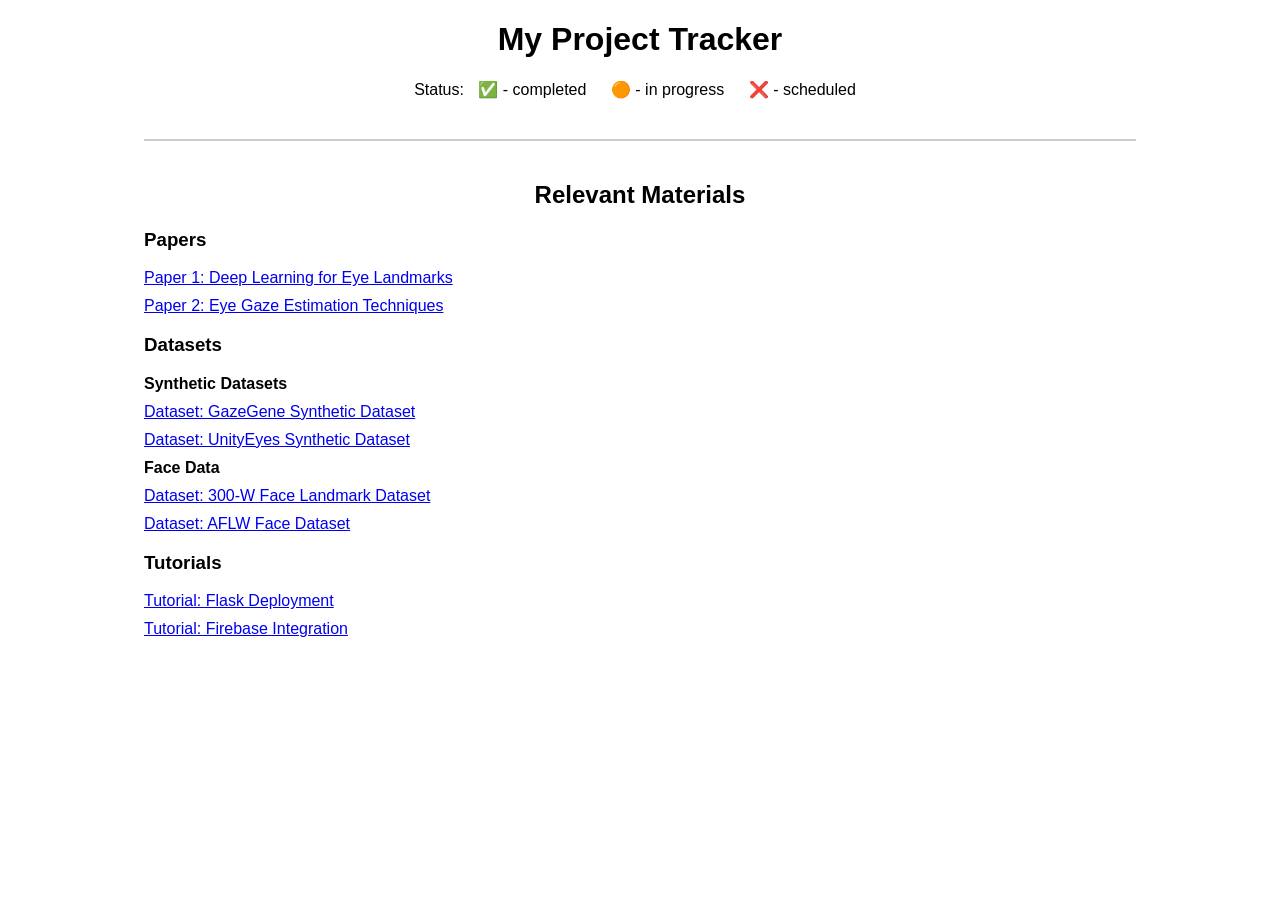
==== index.html @ a96f4835 "update backend" ====
<!DOCTYPE html>
<html lang="en">
<head>
  <meta charset="UTF-8" />
  <meta name="viewport" content="width=device-width, initial-scale=1.0" />
  <title>Project Tracker</title>
  <style>
    /* Your existing CSS remains unchanged */
    body { font-family: Arial, sans-serif; margin: 20px; }
    h1, h2 { text-align: center; }
    .project { margin: 30px auto; width: 80%; border: 1px solid #ccc; border-radius: 8px; padding: 10px; }
    .task-input-section { text-align: center; margin: 10px 0; }
    input[type="text"] { width: 30%; padding: 5px; margin-right: 10px; }
    button { padding: 5px 10px; margin: 2px; cursor: pointer; }
    ul { list-style-type: none; padding-left: 0; }
    li { margin: 10px 0; }
    .status-legend { text-align: center; margin: 20px 0; }
    .status-legend span { margin: 0 10px; }
    #materials { width: 80%; margin: 40px auto; border-top: 2px solid #ccc; padding-top: 20px; }
    .note { display: block; margin-top: 5px; font-size: 0.95em; color: #333; }
    .note-input { width: 60%; margin-top: 5px; }
  </style>
</head>
<body>
  <h1>My Project Tracker</h1>

  <div class="status-legend">
    Status:
    <span>✅ - completed</span>
    <span>🟠 - in progress</span>
    <span>❌ - scheduled</span>
  </div>

  <!-- Projects container -->
  <div id="projects"></div>

<!-- Relevant Materials Section -->
<div id="materials">
  <h2>Relevant Materials</h2>

  <!-- Papers subsection -->
  <h3>Papers</h3>
  <ul>
    <li><a href="https://example.com/paper1" target="_blank">Paper 1: Deep Learning for Eye Landmarks</a></li>
    <li><a href="https://example.com/paper2" target="_blank">Paper 2: Eye Gaze Estimation Techniques</a></li>
  </ul>

  <!-- Datasets subsection -->
  <h3>Datasets</h3>
  <ul>
    <!-- Synthetic Datasets subsection -->
    <li><strong>Synthetic Datasets</strong>
      <ul>
        <li><a href="https://example.com/dataset1" target="_blank">Dataset: GazeGene Synthetic Dataset</a></li>
        <li><a href="https://example.com/dataset2" target="_blank">Dataset: UnityEyes Synthetic Dataset</a></li>
      </ul>
    </li>

    <!-- Face Data subsection -->
    <li><strong>Face Data</strong>
      <ul>
        <li><a href="https://example.com/facedata1" target="_blank">Dataset: 300-W Face Landmark Dataset</a></li>
        <li><a href="https://example.com/facedata2" target="_blank">Dataset: AFLW Face Dataset</a></li>
      </ul>
    </li>
  </ul>

  <!-- Tutorials subsection -->
  <h3>Tutorials</h3>
  <ul>
    <li><a href="https://example.com/tutorial1" target="_blank">Tutorial: Flask Deployment</a></li>
    <li><a href="https://example.com/tutorial2" target="_blank">Tutorial: Firebase Integration</a></li>
  </ul>
</div>


  <script>
    const API_URL = 'https://tracker-backend-awal.onrender.com'; 
    const projectsContainer = document.getElementById("projects");

    const projectList = [
      "Literature Review",
      "Baseline Implementation",
      "Custom Dataset Preparation",
      "Final Model Training & Evaluation",
      "Method Improvement"
    ];

    function statusSymbol(status) {
      switch (status) {
        case "completed": return "✅";
        case "in progress": return "🟠";
        case "scheduled": return "❌";
        default: return "";
      }
    }

    async function loadTasks() {
      const response = await fetch(`${API_URL}/tasks`);
      const tasks = await response.json();

      const data = {};
      projectList.forEach(p => data[p] = []); // initialize all projects

      tasks.forEach(task => {
        if (!data[task.project]) data[task.project] = [];
        data[task.project].push(task);
      });

      render(data);
    }

    function render(data) {
      projectsContainer.innerHTML = "";
      for (let project of projectList) {
        const projectDiv = document.createElement("div");
        projectDiv.className = "project";

        const h2 = document.createElement("h2");
        h2.textContent = project;
        projectDiv.appendChild(h2);

        const inputSection = document.createElement("div");
        inputSection.className = "task-input-section";
        inputSection.innerHTML = `
          <input type="text" id="input-${project}" placeholder="Add task to ${project}">
          <input type="text" id="note-${project}" placeholder="Add note (optional)">
          <button onclick="addTask('${project}')">Add Task</button>
        `;
        projectDiv.appendChild(inputSection);

        const ul = document.createElement("ul");
        (data[project] || []).forEach(task => {
          const li = document.createElement("li");
          li.innerHTML = `
            ${statusSymbol(task.status)} <strong>${task.name}</strong>
            <span class="note">Note: ${task.note || ''}</span>
            <input type="text" class="note-input" placeholder="Edit note" value="${task.note || ''}" onchange="editNote(${task.id}, this.value, '${task.status}')">
            <br>
            <button onclick="deleteTask(${task.id})">Delete</button>
            <button onclick="updateStatus(${task.id}, '${task.status}', '${task.note}')">Update Status</button>
          `;
          ul.appendChild(li);
        });

        projectDiv.appendChild(ul);
        projectsContainer.appendChild(projectDiv);
      }
    }

    async function addTask(project) {
      const taskInput = document.getElementById(`input-${project}`);
      const noteInput = document.getElementById(`note-${project}`);
      const taskName = taskInput.value.trim();
      const note = noteInput.value.trim();

      if (taskName) {
        await fetch(`${API_URL}/tasks`, {
          method: 'POST',
          headers: { 'Content-Type': 'application/json' },
          body: JSON.stringify({
            project: project,
            name: taskName,
            status: "scheduled",
            note: note
          })
        });
        taskInput.value = "";
        noteInput.value = "";
        loadTasks();
      }
    }

    async function deleteTask(task_id) {
      await fetch(`${API_URL}/tasks/${task_id}`, { method: 'DELETE' });
      loadTasks();
    }

    async function updateStatus(task_id, currentStatus, note) {
      const statuses = ["scheduled", "in progress", "completed"];
      const nextStatus = statuses[(statuses.indexOf(currentStatus) + 1) % statuses.length];

      await fetch(`${API_URL}/tasks/${task_id}`, {
        method: 'PUT',
        headers: { 'Content-Type': 'application/json' },
        body: JSON.stringify({ status: nextStatus, note: note })
      });
      loadTasks();
    }

    async function editNote(task_id, newNote, currentStatus) {
      await fetch(`${API_URL}/tasks/${task_id}`, {
        method: 'PUT',
        headers: { 'Content-Type': 'application/json' },
        body: JSON.stringify({ status: currentStatus, note: newNote })
      });
      loadTasks();
    }

    loadTasks();
  </script>
</body>
</html>
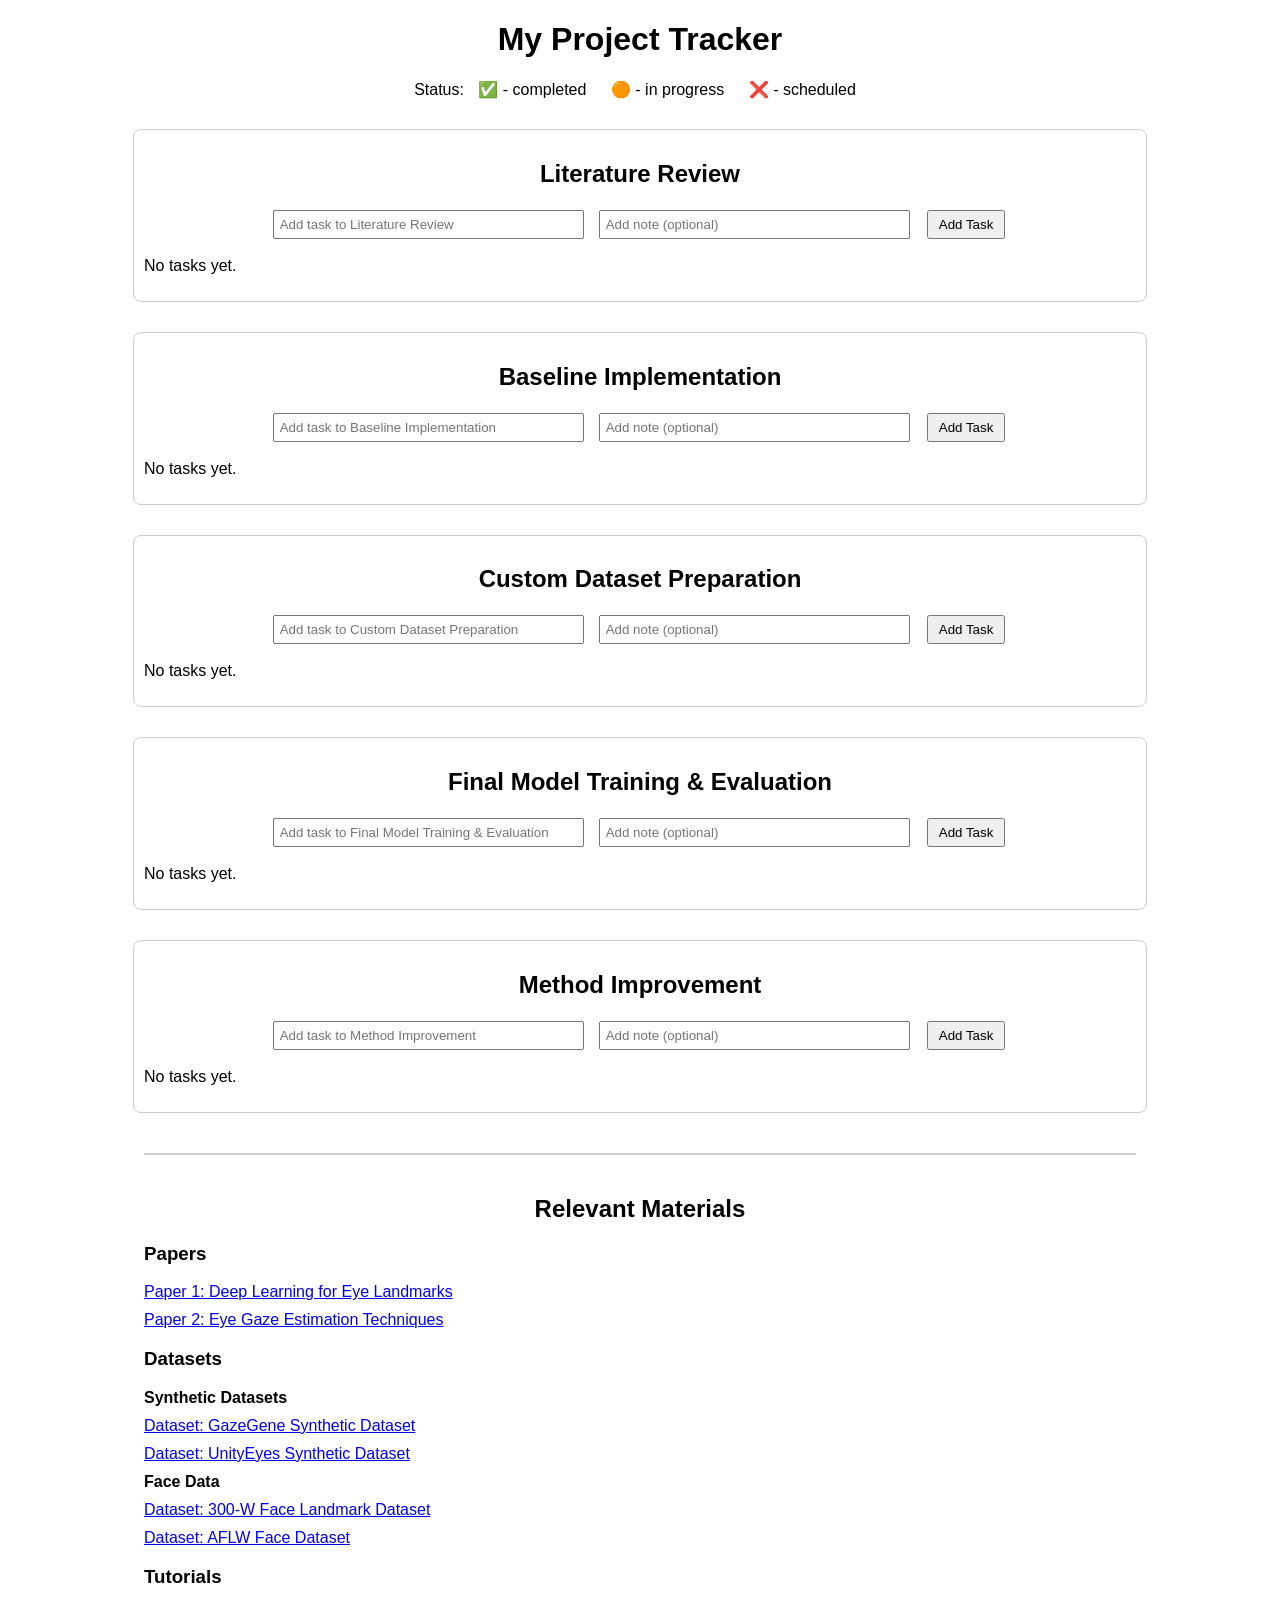
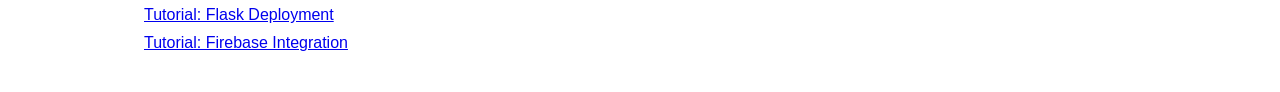
==== commit 05c8c2fe: "update fallback" ====
--- a/index.html
+++ b/index.html
@@ -96,23 +96,27 @@
     }
 
     async function loadTasks() {
-      const response = await fetch(`${API_URL}/tasks`);
-      const tasks = await response.json();
-
       const data = {};
-      projectList.forEach(p => data[p] = []); // initialize all projects
-
-      tasks.forEach(task => {
-        if (!data[task.project]) data[task.project] = [];
-        data[task.project].push(task);
-      });
+      projectList.forEach(p => data[p] = []); // initialize
+
+      try {
+        const response = await fetch(`${API_URL}/tasks`);
+        const tasks = await response.json();
+        tasks.forEach(t => {
+          if (!data[t.project]) data[t.project] = [];
+          data[t.project].push(t);
+        });
+      } catch (err) {
+        console.error("Couldn’t load tasks:", err);
+      }
 
       render(data);
     }
+
 
     function render(data) {
       projectsContainer.innerHTML = "";
-      for (let project of projectList) {
+      for (let project in data) {
         const projectDiv = document.createElement("div");
         projectDiv.className = "project";
 
@@ -120,6 +124,7 @@
         h2.textContent = project;
         projectDiv.appendChild(h2);
 
+        // Task input section
         const inputSection = document.createElement("div");
         inputSection.className = "task-input-section";
         inputSection.innerHTML = `
@@ -129,24 +134,32 @@
         `;
         projectDiv.appendChild(inputSection);
 
+        // Task list
         const ul = document.createElement("ul");
-        (data[project] || []).forEach(task => {
+        if (data[project].length === 0) {
           const li = document.createElement("li");
-          li.innerHTML = `
-            ${statusSymbol(task.status)} <strong>${task.name}</strong>
-            <span class="note">Note: ${task.note || ''}</span>
-            <input type="text" class="note-input" placeholder="Edit note" value="${task.note || ''}" onchange="editNote(${task.id}, this.value, '${task.status}')">
-            <br>
-            <button onclick="deleteTask(${task.id})">Delete</button>
-            <button onclick="updateStatus(${task.id}, '${task.status}', '${task.note}')">Update Status</button>
-          `;
+          li.textContent = "No tasks yet.";
           ul.appendChild(li);
-        });
+        } else {
+          data[project].forEach((task, index) => {
+            const li = document.createElement("li");
+            li.innerHTML = `
+              ${statusSymbol(task.status)} <strong>${task.name}</strong>
+              <span class="note">Note: ${task.note || ''}</span>
+              <input type="text" class="note-input" placeholder="Edit note" onchange="editNote('${project}', ${index}, this.value)">
+              <br>
+              <button onclick="deleteTask('${project}', ${index})">Delete</button>
+              <button onclick="updateStatus('${project}', ${index})">Update Status</button>
+            `;
+            ul.appendChild(li);
+          });
+        }
 
         projectDiv.appendChild(ul);
         projectsContainer.appendChild(projectDiv);
       }
     }
+
 
     async function addTask(project) {
       const taskInput = document.getElementById(`input-${project}`);
